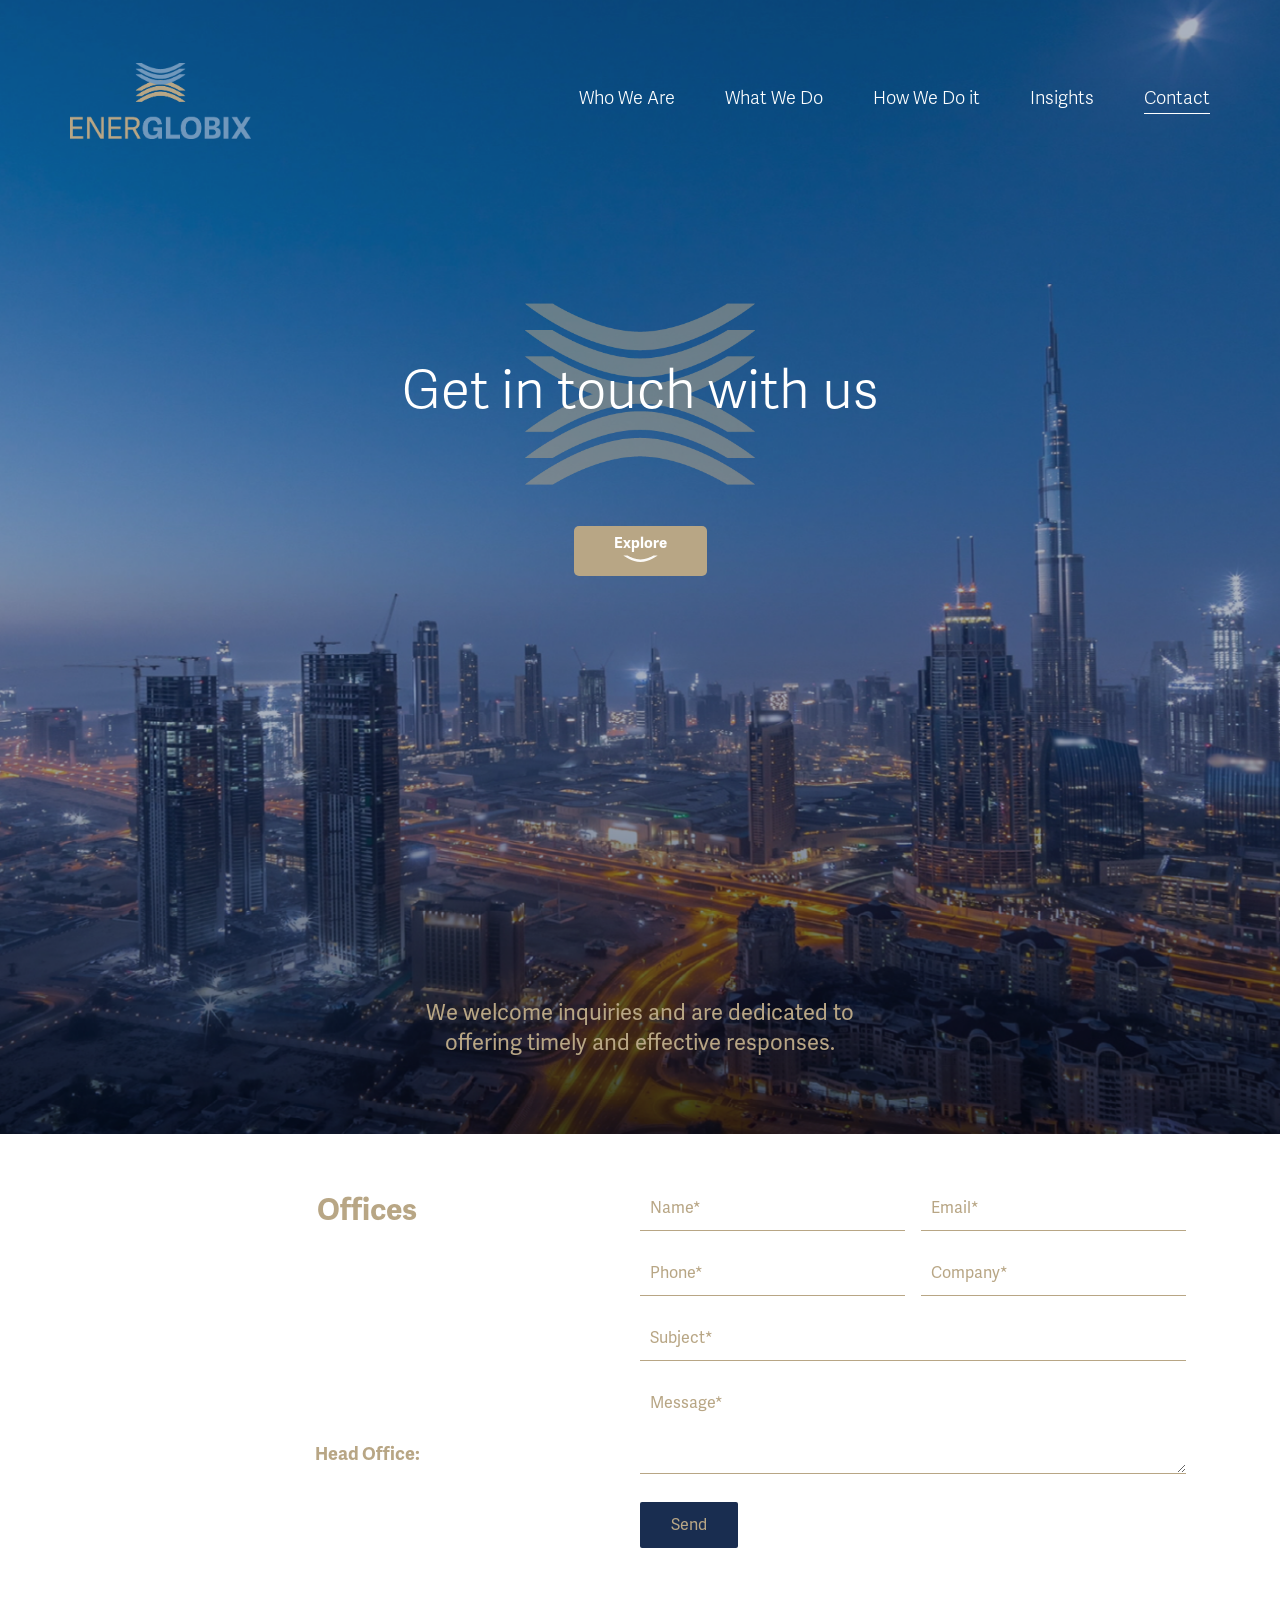
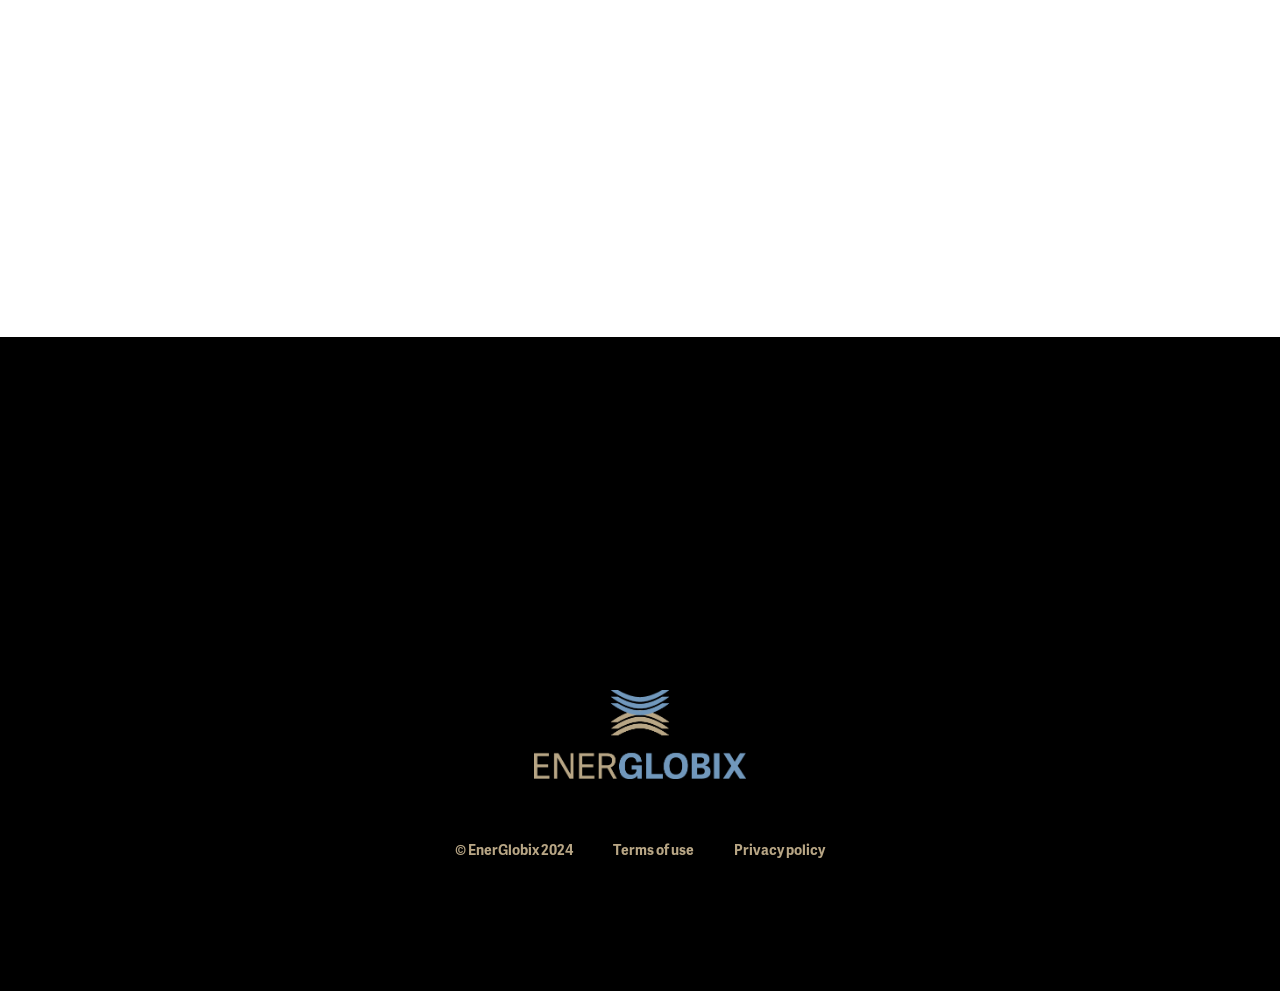
==== contact.html @ 06611fdd "initial commit" ====
<!DOCTYPE html>
<html lang="en">

<head>
    <meta charset="UTF-8" />
    <meta name="viewport" content="width=device-width, initial-scale=1.0" />
    <title>EnerGlobix :: Contact</title>

    <!-- Bootstrap -->
    <link href="https://cdn.jsdelivr.net/npm/bootstrap@5.3.3/dist/css/bootstrap.min.css" rel="stylesheet"
        integrity="sha384-QWTKZyjpPEjISv5WaRU9OFeRpok6YctnYmDr5pNlyT2bRjXh0JMhjY6hW+ALEwIH" crossorigin="anonymous" />
    <!-- Fontawesome -->
    <link rel="stylesheet" href="https://cdnjs.cloudflare.com/ajax/libs/font-awesome/6.0.0-beta3/css/all.min.css">
    <!-- CSS -->
    <link rel="stylesheet" href="assets/css/style.css" />
</head>

<body>

<!-- Loader -->
<div id="loader" style="height: 100vh;">
    <div class="d-flex justify-content-center align-items-center h-100">
        <div class="spinner-border" role="status">
            <span class="sr-only"></span>
        </div>
    </div>
</div>

<div id="main-content" style="display: none;">

    <div class="navbar-container">
        <div class="energlobix__navbar">
            <a href="index.html">
                <img src="assets/images/logo.png" alt="" class="logo" />
            </a>
            <button class="nav-toggle" aria-label="Toggle navigation">
                &#9776;
            </button>

            <div class="navlinks">
                <ul>
                    <a href="whoweare.html">
                        <li>Who We Are</li>
                    </a>
                    <a href="whatwedo.html">
                        <li>What We Do</li>
                    </a>
                    <a href="howwedoit.html">
                        <li>How We Do it</li>
                    </a>
                    <a href="insights.html">
                        <li>Insights</li>
                    </a>
                    <a href="contact.html">
                        <li class="active">Contact</li>
                    </a>
                </ul>
            </div>

            <div class="navlinks-mobile">
                <ul>
                        <li>
                            <div onclick="toggleSubmenu('who-we-are-m-links')" class="link-header text-white">Who We Are <img src="assets/images/chevron-right.svg" alt="right"></div>
                            <ul id="who-we-are-m-links">
                                <a href="whoweare.html"><li>Welcome</li></a>
                                <a href="whoweare.html#Purpose-and-Values"><li>Purpose and Values</li></a>
                                <a href="whoweare.html#Vision-and-Mission"><li>Vision and Mission</li></a>
                                <a href="whoweare.html#story"><li>EnerGlobix Story</li></a>
                                <a href="whoweare.html#Key-achievements"><li>Key achievements</li></a>
                                <a href="whoweare.html#Commitment-to-excellence"><li>Commitment to excellence</li></a>
                            </ul>
                        </li>                    
                    <li>
                        <div onclick="toggleSubmenu('what-we-do-m-links')" class="link-header text-white active">What We Do <img src="assets/images/chevron-right.svg" alt="right"></div>
                        <ul id="what-we-do-m-links">
                            <a href="whatwedo.html"><li>Our Commodities</li></a> 
                            <a href="whatwedo.html#TC1-Aviation-Fuel"><li>TC1 Aviation Fuel</li></a>
                            <a href="whatwedo.html#Diesel"><li>Diesel</li></a>
                            <a href="whatwedo.html#Petrol"><li>Petrol</li></a>
                            <a href="whatwedo.html#Crude"><li>Crude</li></a>
                            <a href="whatwedo.html#Coal"><li>Coal</li></a>
                            <a href="whatwedo.html#Fertilizer"><li>Fertilizer</li></a>
                        </ul>
                    </li>

                    <li>
                        <div onclick="toggleSubmenu('how-we-do-it-m-links')" class="link-header text-white">How We Do it <img src="assets/images/chevron-right.svg" alt="right"></div>
                        <ul id="how-we-do-it-m-links">
                            <a href="howwedoit.html"><li>Our Commitment</li></a>
                            <a href="howwedoit.html#Supply"><li>Supply</li></a>
                            <a href="howwedoit.html#Supply-solutions"><li>Supply solutions</li></a>
                            <a href="howwedoit.html#Distribution"><li>Distribution</li></a>
                            <a href="howwedoit.html#Distribution-solutions"><li>Distribution solutions</li></a>
                            <a href="howwedoit.html#Investment"><li>Investment</li></a>
                            <a href="howwedoit.html#Investment-solutions"><li>Investment solutions</li></a>
                        </ul>
                    </li>

                    <li>
                        <div onclick="toggleSubmenu('insights-m-links')" class="link-header text-white">Insights <img src="assets/images/chevron-right.svg" alt="right"></div>
                        <ul id="insights-m-links">
                            <a href="insights.html"><li>Our Culture</li></a>
                            <a href="insights.html#Employees"><li>Employees</li></a>
                            <a href="insights.html#Achievements"><li>Achievements</li></a>
                            <a href="insights.html#Careers"><li>Careers</li></a>                            
                        </ul>
                    </li>                    

                    <li class="link-header">
                        <a class="text-white" href="contact.html">Contact <img src="assets/images/chevron-right.svg" alt="right"></a>
                    </li>
                </ul>
            </div>

        </div>
    </div>

    <div class="hero-slider-section">

        <div class="slide active" style="background-image: url('assets/images/contact-us-hero-bg.png');">
            <div class="hero-mid-section">
                <img class="single-logo-transparent" src="assets/images/single-logo-transparent.png" alt="" />
                <div class="hero-mid-section-content">
                    <div class="hero-title">
                        Get in touch <br class="d-block d-sm-none"> with us
                    </div>
                </div>
            </div>

            <div class="hero-lower-section">
                <div class="explore-link-container">
                    <a class="explore-link" href="#about-us">
                        <div class="explore-text">Explore</div>
                        <img src="assets/images/down-arrow.svg" alt="" />
                    </a>
                </div>
            </div>
        </div>

    </div>

    <!-- About Section -->
    <div id="about-us" class="insights-about-section" style="background-position: top;">

        <div class="oval-container-2">

            <div class="container energlobix__text text-gold mt-3 text-center">
                We welcome inquiries and are dedicated to <br class="hide-on-mobile">
                offering timely and effective responses.
            </div>

            <div class="row mt-5 container">

                <div class="row contact-details">
                    <div class="col-lg-6 col-md-6 col-sm-12 contact-information">

                        <div class="energlobix__links mt-3 text-gold text-center" style="font-size: 30px;">
                            Offices
                        </div>

                        <div class="energlobix__links text-white text-center mt-4"
                            style="font-family: 'Adelle-Sans-Regular'; margin-bottom: 90px;">We have offices
                            strategically located <br class="hide-on-mobile">to serve you better. Our global <br
                                class="hide-on-mobile">presence ensures that we can provide <br
                                class="hide-on-mobile">localized support and expertise no <br
                                class="hide-on-mobile">matter where you are.
                        </div>

                        <div id="officeaddress" class="energlobix__links text-gold text-center">Head Office:</div>

                        <div class="energlobix__links mt-4 text-white text-center">EnerGlobix</div>                
                        <div class="energlobix__links mt-4 text-white text-center">Dubai, UAE</div>
                        <div class="energlobix__links mt-4 text-white text-center">Phone: </div>
                        <div class="energlobix__links mt-4 text-white text-center">Email: info@energlobix.com</div>

                    </div>
                    <div id="contactform" class="col-lg-6 col-md-6 col-sm-12 contact-form p-0">
                        <form class="contact-form" action="" method="post">
                            <div class="row">
                                <div class="col-lg-6 col-md-6 col-sm-12 pe-lg-2 pe-md-2 p-sm-0">
                                    <input type="text" name="name" placeholder="Name*" id="" />
                                    <input type="text" name="phone" placeholder="Phone*" id="" />
                                </div>
                                <div class="col-lg-6 col-md-6 col-sm-12 ps-lg-2 ps-md-2 p-sm-0">
                                    <input type="email" name="email" placeholder="Email*" id="" />
                                    <input type="text" name="company" placeholder="Company*" id="" />
                                </div>
                                <div class="col-lg-12 col-md-12 col-sm-12 p-sm-0">
                                    <input type="text" name="subject" placeholder="Subject*" id="" />
                                    <textarea name="message" placeholder="Message*" rows="3"></textarea>
                                    <button class="btn" type="submit">Send</button>
                                </div>
                            </div>
                        </form>

                        <iframe
                            class="contact-us-maps"                    
                            src="https://www.google.com/maps/embed?pb=!1m18!1m12!1m3!1d462560.6827981485!2d54.89784124432333!3d25.07628045419027!2m3!1f0!2f0!3f0!3m2!1i1024!2i768!4f13.1!3m3!1m2!1s0x3e5f43496ad9c645%3A0xbde66e5084295162!2sDubai%20-%20United%20Arab%20Emirates!5e0!3m2!1sen!2sin!4v1722030846024!5m2!1sen!2sin"
                            style="border:0;" allowfullscreen="" loading="lazy"
                            referrerpolicy="no-referrer-when-downgrade">
                        </iframe>
                    </div>
                </div>

            </div>

        </div>
    </div>

    <!-- How we do it Section -->
    <div class="black-section">


        <div class="footer-section" style="padding-top: 52.328px">
            <div class="container">
                <div class="footer-logo text-center">
                    <img src="assets/images/logo.png" alt="" />
                </div>

                <div class="footer-links mt-5">
                    <div class="footer-link-text mt-3 text-gold">
                        © EnerGlobix 2024
                    </div>
                    <div class="footer-link-text mt-3 text-gold">
                        <a href="terms-of-use.html">Terms of use</a>
                    </div>
                    <div class="footer-link-text mt-3 text-gold">
                        <a href="privacy-policy.html">Privacy policy</a>
                    </div>
                </div>
            </div>
        </div>
    </div>
</div>

<button id="backToTopBtn"><i class="fas fa-arrow-up"></i></button>

    <!-- Boostrap JS -->
    <script src="https://cdn.jsdelivr.net/npm/bootstrap@5.3.3/dist/js/bootstrap.bundle.min.js"
        integrity="sha384-YvpcrYf0tY3lHB60NNkmXc5s9fDVZLESaAA55NDzOxhy9GkcIdslK1eN7N6jIeHz"
        crossorigin="anonymous"></script>

    <!-- Javascript -->
    <script src="assets/js/script.js"></script>

    <script>
        // Wait until the entire page is loaded
        window.addEventListener('load', function() {
            // Hide the loader
            document.getElementById('loader').style.display = 'none';
            // Show the main content
            document.getElementById('main-content').style.display = 'block';
            // Show message in console
            console.log('Content is loaded')
        });
    </script>
</body>

</html>
---- assets/css/style.css ----
@font-face {
    font-family: 'MinionPro-Regular';
    src: url('../fonts/MinionPro-Regular.otf');
    /* IE9 Compat Modes */
    font-weight: normal;
    font-style: normal;
}

@font-face {
    font-family: 'Adelle-Sans-Bold';
    src: url('../fonts/Adelle-Sans-Bold.otf');
    /* IE9 Compat Modes */
    font-weight: normal;
    font-style: normal;
}

@font-face {
    font-family: 'Adelle-Sans-Light';
    src: url('../fonts/Adelle-Sans-Light.otf');
    /* IE9 Compat Modes */
    font-weight: normal;
    font-style: normal;
}

@font-face {
    font-family: 'Adelle-Sans-Regular';
    src: url('../fonts/fonnts.com-Adelle_Sans_ARA_Regular.otf');
    /* IE9 Compat Modes */
    font-weight: 400;
    font-style: normal;
}

:root {
    --gold-color: rgb(184, 166, 133);
    --black-color: rgb(3, 12, 21);
    --dark-blue-color: rgb(25, 45, 80);
    --dark-blue-color-2: rgb(20, 39, 62);
    --light-blue-color: rgb(113, 152, 188);
}

.bg-dark-blue {
    background-color: var(--dark-blue-color);
}

.bg-dark-blue-2 {
    background-color: var(--dark-blue-color-2);
}

.bg-light-blue {
    background-color: var(--light-blue-color);
}

.bg-gold-color {
    background-color: var(--gold-color);
}

@media (max-width: 576px) {
    .hide-on-mobile {
        display: none;
    }

    .container {
        padding-left: 35px;
        padding-right: 35px;
    }
}



a:link {
    text-decoration: none;
}

a:visited {
    text-decoration: none;
}

a:hover {
    text-decoration: none;
}

a:active {
    text-decoration: none;
}


.row {
    margin-left: 0 !important;
    margin-right: 0 !important;
}

.hero-and-about {
    height: max-content;
}

/* Type Faces */
/* Base styles */
.energlobix__title {
    font-family: 'Adelle-Sans-Bold', sans-serif;
    font-size: 38px;
    line-height: 46px;
}

/* .energlobix__text {
    font-family: 'Adelle-Sans-Light', sans-serif;
    font-size: 28px;
    line-height: 36px;
} */

.energlobix__text {
    /* font-family: 'Adelle-Sans-Light', sans-serif; */
    font-family: 'Adelle-Sans-Regular', sans-serif;
    font-size: 22px;
    line-height: 30px;
}

.energlobix__text_2 {
    /* font-family: 'Adelle-Sans-Light', sans-serif; */
    font-family: 'Adelle-Sans-Regular', sans-serif;
    font-size: 22px;
    line-height: 32px;
}

.energlobix__text__reduce_by_1 {
    font-family: 'Adelle-Sans-Light', sans-serif;
    font-size: 27px !important;
    line-height: 35px !important;
}

.energlobix__text__reduce_by_2 {
    font-family: 'Adelle-Sans-Light', sans-serif;
    font-size: 26px !important;
    line-height: 34px !important;
}

.energlobix__text__subtitle {
    /* font-family: 'Adelle-Sans-Light', sans-serif;
    font-size: 22px;
    line-height: 36px; */

    font-family: 'Adelle-Sans-Regular', sans-serif;
    font-size: 22px;
    line-height: 30px;
}

@media (max-width: 576px) {
    .energlobix__text__subtitle {
        font-family: 'Adelle-Sans-Regular', sans-serif;
        font-size: 22px;
        line-height: 36px;
    
        /* font-family: 'Adelle-Sans-Regular', sans-serif;
        font-size: 26px;
        line-height: 34px; */
    }
}

.energlobix__point {
    font-family: 'Adelle-Sans-Light', sans-serif;
    font-size: 17px;
    line-height: 20.6px;
}

.energlobix__links {
    font-family: 'Adelle-Sans-Bold', sans-serif;
    font-size: 18px;
    line-height: 21.6px;
    text-decoration: none;
}

.energlobix__card-title {
    font-family: 'Adelle-Sans-Bold', sans-serif;
    font-size: 34.575px;
    line-height: 41.89px;
}

.energlobix__card-title-2 {
    font-family: 'Adelle-Sans-Bold', sans-serif;
    font-size: 27px;
    line-height: 32.4px;
}

.energlobix__card-text {
    font-family: 'Adelle-Sans-Regular', sans-serif;
    font-size: 18.81px;
    line-height: 22.81px;
}

/* Styles for iPads (75% of the original size) */
@media (max-width: 1024px) {
    .energlobix__title {
        font-size: calc(38px * 0.75);
        line-height: calc(46px * 0.75);
    }

    .energlobix__text {
        font-size: calc(28px * 0.75);
        line-height: calc(36px * 0.75);
    }

    .energlobix__text_2 {
        font-size: calc(22px * 1);
        line-height: calc(32px * 1);
    }

    .energlobix__links {
        font-size: calc(18px * 0.75);
        line-height: calc(21.6px * 0.75);
    }

    .energlobix__card-title {
        font-size: calc(34.575px * 0.75);
        line-height: calc(41.89px * 0.75);
    }

    .energlobix__card-text {
        font-size: calc(28px * 0.75);
        line-height: calc(36px * 0.75);
    }

    .read-more-arrow2 {
        margin-top: -8px !important;
    }
}

/* Styles for mobiles (50% of the original size) */
@media (max-width: 576px) {
    .energlobix__title {
        /* font-size: calc(38px * 0.60);
        line-height: calc(46px * 0.60); */

        font-size: calc(34.575px * 0.75);
        line-height: calc(41.89px * 0.75);
    }

    .energlobix__text {
        font-size: calc(28px * 0.60);
        line-height: calc(36px * 0.60);
    }

    .energlobix__text_2 {
        font-size: calc(22px * 0.75);
        line-height: calc(32px * 0.75);
    }

    .energlobix__links {
        font-size: calc(18px * 0.75);
        line-height: calc(21.6px * 0.75);
    }

    .energlobix__card-title {
        font-size: calc(34.575px * 0.75);
        line-height: calc(41.89px * 0.75);
    }

    .energlobix__card-text {
        font-size: calc(28px * 0.60);
        line-height: calc(36px * 0.60);
    }
}


/* 3 Text colors */
.text-gold {
    color: var(--gold-color);
}

.text-blue {
    color: var(--dark-blue-color);
}

.text-light-blue {
    color: var(--light-blue-color);
}

html {
    scroll-behavior: smooth;
}

body {
    font-family: 'MinionPro-Regular', sans-serif;
    margin: 0;
}

.color-test {
    color: var(--gold-color);
}


@media (min-width: 576px) {
    .navbar-container {
        max-width: 540px;
        width: 100%;
        margin: 0 auto;
        padding: 0 15px;
        position: relative;
        display: flex;
        justify-content: center;
    }
}

@media (min-width: 768px) {
    .navbar-container {
        max-width: 720px;
        width: 100%;
        margin: 0 auto;
        position: relative;
        display: flex;
        justify-content: center;
    }
}

@media (min-width: 992px) {
    .navbar-container {
        max-width: 960px;
        width: 100%;
        margin: 0 auto;
        position: relative;
        display: flex;
        justify-content: center;
    }
}

@media (min-width: 1200px) {
    .navbar-container {
        max-width: 1140px;
        width: 100%;
        margin: 0 auto;
        position: relative;
        display: flex;
        justify-content: center;
    }
}

@media (min-width: 1400px) {
    .navbar-container {
        background: #000 !important;
        max-width: 1120px;
        width: 100%;
        margin: 0 auto;
        padding: 0 15px;
        position: relative;
        display: flex;
        justify-content: center;
        /* Center the content horizontally */
    }
}

@media(min-width: 1441px) {
    .navbar-container {
        max-width: 1320px;
        width: 100%;
    }
}


/* Base styles for the navbar */
.energlobix__navbar {
    height: 202.937px;
    display: flex;
    justify-content: space-between;
    align-items: center;
    align-items: center;
    padding: 1rem 0;
    width: 100%;
    max-width: 1320px;
    position: absolute;
    top: 0;
    left: 0;
    right: 0;
    z-index: 999;
}

.energlobix__navbar .logo {
    max-height: 76.058px;
    /* Adjust as needed */
}

.navlinks {
    display: flex;
    align-items: center;
}

.energlobix__navbar ul {
    list-style: none;
    display: flex;
    margin: 0;
    padding: 0;
    gap: 50px;
    font-family: 'Adelle-Sans-Light', sans-serif;
    font-weight: 400;
    font-size: 18px;
    line-height: 21.8px;
}

.energlobix__navbar ul li {
    cursor: pointer;
    /* color: var(--gold-color); */
    /* color: rgb(184, 166, 133, 0.95); */
    color: white;
    text-decoration: none;
}

.energlobix__navbar .navlinks ul li.active {
    color: white;
    border-bottom: 0.5px solid #fff;
    padding-bottom: 3px;
}

.energlobix__navbar ul li:hover {
    color: #fff;
}


.navlinks-mobile {
    display: flex;
    align-items: center;
}

.navlinks-mobile {
    display: none;
}

.energlobix__navbar .navlinks-mobile ul {
    list-style: none;
    display: flex;
    margin: 0;
    padding: 0;
    gap: 10px;
    font-family: 'Adelle-Sans-Light', sans-serif;
    font-weight: 400;
    font-size: 18px;
    line-height: 21.8px;
}

.energlobix__navbar .navlinks-mobile ul li {
    cursor: pointer;
    /* color: var(--gold-color); */
    /* color: rgb(184, 166, 133, 0.95); */
    color: white;
    text-decoration: none;
}

.energlobix__navbar .navlinks-mobile ul li ul {
    max-height: 0;
    overflow: hidden;
    transition: max-height 0.5s ease-out, opacity 0.5s ease-out;
    opacity: 0;
    visibility: hidden;
}

.energlobix__navbar .navlinks-mobile ul li ul.show {
    max-height: 500px; /* Adjust this value based on the height of your submenu */
    opacity: 1;
    visibility: visible;
}

.link-header {
    cursor: pointer;
}

.energlobix__navbar .navlinks-mobile .link-header {
    font-size: 26px;
    font-family: 'Adelle-Sans-Regular', sans-serif;
    margin-top: 10px;
    margin-bottom: 10px;
}

.energlobix__navbar .navlinks-mobile .link-header img {
    height: 20px;
    padding-bottom: 5px;
    margin-left: 5px;
}

.energlobix__navbar .navlinks-mobile ul li.active {
    color: white;
    /* border-bottom: 0.5px solid #fff; */
    padding-bottom: 3px;
}

.energlobix__navbar .navlinks-mobile ul li:hover {
    color: #fff;
}

.nav-toggle {
    display: none;
    background: none;
    border: none;
    font-size: 2rem;
    cursor: pointer;
    color: white;
}

/* Responsive styles for smaller screens */
@media (max-width: 768px) {
    .energlobix__navbar {
        height: auto;
        padding: 1rem 2rem;
    }

    .energlobix__navbar .logo {
        max-height: 57.0435px;
        /* Adjust as needed */
    }

    .nav-toggle {
        display: block;
    }

    .navlinks {
        display: none;
        width: 100%;
    }

    .navlinks.active {
        z-index: 999;
        display: flex;
        flex-direction: column;
        align-items: center;
        position: absolute;
        top: 100%;
        left: 0;
        background-color: #2b2e34;
        /* Adjust as needed */
        padding: 1rem 0;
    }

    .energlobix__navbar ul {
        flex-direction: column;
        width: 100%;
        gap: 0;
    }

    .energlobix__navbar ul li {
        width: 100%;
        text-align: center;
        padding: 0.5rem 0;
        margin: 0;
    }


    /*  */
    .navlinks-mobile {
        display: none;
        width: 100%;
    }

    .navlinks-mobile.active {
        z-index: 999;
        display: flex;
        flex-direction: column;
        align-items: center;
        position: absolute;
        top: 100%;
        left: 0;
        /* background-color: #2b2e34; */
        background-color: var(--dark-blue-color);
        /* Adjust as needed */
        padding: 1rem 0;
        border: none;
    }

    .energlobix__navbar .navlinks-mobile ul {
        flex-direction: column;
        width: 100%;
        gap: 0;
    }

    .energlobix__navbar .navlinks-mobile ul li {
        width: 100%;
        text-align: center;
        padding: 0.5rem 0;
        margin: 0;
    }
}

/* Optional: additional styles for very small screens */
@media (max-width: 576px) {
    .energlobix__navbar {
        padding: 2rem 2rem;
    }

    .energlobix__navbar .navlinks-mobile ul li {
        padding: 5px 0;
        color: var(--gold-color);
    }
}

.hero-slider-section {
    position: relative;
    width: 100%;
    min-height: 1134px;
    overflow: hidden;
}

.slide {
    position: absolute;
    padding-top: 202.937px;
    height: 100%;
    top: 0;
    left: 0;
    width: 100%;
    background-size: cover;
    background-position: center;
    opacity: 0;
    transition: opacity 1s ease-in-out;
}

.video-bg {
    position: absolute;
    top: 50%;
    left: 50%;
    min-height: 100%;
    min-width: 100%;
    transform: translate(-50%, -50%);
    z-index: -10;
}

@media (max-width: 576px) {
    .slide {
        background-size: 380% auto;
        background-repeat: no-repeat;
        background-position: top;
    }

    .video-bg {
        width: auto;
        height: 100%;
        z-index: -10;
        position: absolute;
        top: 0;
        top: 50%;
        left: 50%;
        transform: translate(-50%, -50%);
    }
}

.slide.active {
    opacity: 1;
}

.hero-section {
    background-size: cover;
    background-position: 0px -50px;
    background-repeat: no-repeat;
    min-height: 1134px;
    display: flex;
    flex-direction: column;
    background-attachment: fixed;
}

.fade-in {
    animation: fadeIn 2s ease-in-out;
}

@keyframes fadeIn {
    0% {
        opacity: 0.9;
    }

    100% {
        opacity: 1;
    }
}



.hero-mid-section {
    margin-top: 159.596px;
    position: relative;
    display: flex;
    align-items: center;
    justify-content: center;
    text-align: center;
    color: #fff;
    font-family: 'Adelle-Sans-Light', sans-serif;
}

@media (max-width : 576px) {
    .hero-mid-section {
        margin-top: 100px;
    }
}

.single-logo-transparent {
    position: absolute;
    max-width: 230px;
    top: 50%;
    left: 50%;
    transform: translate(-50%, -50%);
    z-index: 1;
    /* Ensures the image is behind the content */
}

.hero-mid-section-content {
    position: relative;
    z-index: 2;
    padding: 0 2rem;
    /* Ensures the content is above the image */
}

.hero-title {
    /* font-size: 54.74px; */
    /* line-height: 65.688px; */
    font-size: 52.74px;
    line-height: 63.688px;
}

.hero-subtitle {
    font-size: 36px;
    line-height: 61px;
}

.hero-lower-section {
    margin-top: 100px;
    /* font-size: 23px; */
    /* line-height: 27.8px; */
    font-size: 15px;
    line-height: 17px;
    display: flex;
    justify-content: center;
}

.explore-link-container {
    /* border: 1px solid var(--gold-color); */
    background-color: var(--gold-color);
    border-radius: 5px;
    padding: 10px 40px;
    padding-bottom: 6px;    
}

.explore-link-container img {
    width: 35px;
    margin-top: -5px;
}


.hero-lower-section,
.hero-lower-section a {
    text-decoration: none;
    font-family: 'Adelle-Sans-Bold', sans-serif;
    color: #fff;
    text-align: center;
}

@media (max-width : 576px) {

    .hero-section {
        background-position: center;
    }

    .hero-title {
        font-size: 41.055px;
        line-height: 49.266px;
        /* font-size: 25.37px; */
        
        /* line-height: 32.844px;
        font-size: 27.37px; */
    }

    .hero-subtitle {
        font-size: 27px;
        line-height: 45.75px;

        /* font-size: 20px;
        line-height: 30.5px; */
    }

    .hero-lower-section {
        /* margin-top: 115px; */
        margin-top: 60px;
        /* font-size: 17.25px;
        line-height: 20.85px; */
        font-size: 15px;
        line-height: 17px;
    }

    .single-logo-transparent {
        max-width: 182.5px;
    }

}

.about-section {
    position: relative;
    margin-top: -335px;
    background-image: url('/Energlobix/assets/images/over-background2.png');
    background-size: cover;
    background-position: 50% 50%;
    background-repeat: no-repeat;
}

.who-we-are-about-section {
    position: relative;
    margin-top: -335px;
    background-image: url('/Energlobix/assets/images/who-we-are-about-us-bg.png');
    background-size: cover;
    background-position: 50% 50%;
    background-repeat: no-repeat;
}

.what-we-do-about-section {
    position: relative;
    margin-top: -335px;
    background-image: url('/Energlobix/assets/images/what-we-do-about-section-bg.png');
    background-size: cover;
    background-position: 50% 50%;
    background-repeat: no-repeat;
}

.how-we-do-it-about-section {
    position: relative;
    margin-top: -335px;
    background-image: url('/Energlobix/assets/images/how-we-do-it-about-section-bg.png');
    background-size: cover;
    background-position: 50% 50%;
    background-repeat: no-repeat;
}

.insights-about-section {
    position: relative;
    margin-top: -335px;
    background-image: url('/Energlobix/assets/images/insights-about-section-bg.png');
    background-size: cover;
    background-position: 50% 50%;
    background-repeat: no-repeat;
}

@media (max-width : 576px) {
    .about-section {
        background-image: url('/Energlobix/assets/images/about_us_mobile.png');
    }

    .who-we-are-about-section {
        background-image: url('/Energlobix/assets/images/who-we-are-about-us-bg-mobile.png');
    }

    .what-we-do-about-section {
        background-image: url('/Energlobix/assets/images/what-we-do-about-section-bg-mobile.png');
    }

    .how-we-do-it-about-section {
        background-image: url('/Energlobix/assets/images/how-we-do-it-about-section-bg-mobile.png');
    }

    .insights-about-section {
        background-image: url('/Energlobix/assets/images/insights-about-section-bg-mobile.png');
    }
}

.oval-container {
    width: 100%;
    /* height: 1871.5px; */
    display: flex;
    flex-direction: column;
    align-items: center;
    padding-top: 183.38px;
    padding-bottom: 151.597px;
}

.oval-container-2 {
    width: 100%;
    /* height: 1871.5px; */
    display: flex;
    flex-direction: column;
    align-items: center;
    padding-top: 183.38px;
    padding-bottom: 151.597px;
}

.oval-container-3 {
    width: 100%;
    /* height: 1871.5px; */
    display: flex;
    flex-direction: column;
    align-items: center;
    padding-top: 183.38px;
    padding-bottom: 300px;
}

@media (max-width : 576px) {
    .about-section {
        margin-top: -535px;
        /* border-top-left-radius: 100% 140px; */
        /* border-top-right-radius: 100% 140px;      */
        /* background-image: none; */
        /* background-color: var(--gold-color); */
    }

    .oval-container {
        padding-top: 250px;
        padding-bottom: 50px;
    }

    .oval-container-2 {
        padding-top: 80px;
        padding-bottom: 80px;
    }

    .oval-container-3 {
        padding-top: 80px;
        padding-bottom: 80px;
    }


}

.energlobix__title a {
    text-decoration: none;
}

.energlobix__text-dark {
    color: var(--dark-blue-color);
}

.learn-more {
    font-family: 'Adelle-Sans-Bold', sans-serif;
    font-size: 18px;
    line-height: 21.6px;
}

.learn-more a,
.learn-more a:visited {
    color: #000;
    text-decoration: none;
}

.about-us {
    margin-top: 60px;
}

.about-us-card {
    display: flex;
    height: 100%;
    flex-direction: column;
    justify-content: center;
}

.card-image-container {
    z-index: 1;

}

.card-image {
    border-radius: 5.225px;
    max-width: 406.505px;
    z-index: 1;
}

.card-image-2 {
    border-radius: 5.225px;
    max-width: 515px;
    z-index: 1;
}

@media (max-width: 576px) {
    .card-image {
        max-width: 97%;
    }

    .card-image-2 {
        max-width: 97%;
    }

    .about-us-card {
        margin-bottom: 20px;
    }
}

.divider-logo-container {
    position: relative;
    z-index: 9 !important;
}

.card-content {
    max-width: 423.748px;
    border-radius: 5.225px;
    height: 100%;
    /* border: 0.523px solid var(--gold-color); */
    background: #F8F6F3;
    padding: 34px 50px;
    margin-top: -57px;
}

@media (max-width: 576px) {
    .card-content {
        padding-bottom: 10px;
    }
}

.card-content-2 {
    max-width: 559.50px;
    height: 100%;
    border-radius: 5.225px;
    /* border: 0.523px solid var(--gold-color); */
    background: #F8F6F3;
    padding: 34px 72px;
    padding-top: 94px;
    margin-top: -87px;

    display: flex;
    flex-direction: column;
}

.divider-container {
    margin-top: auto;
    /* Pushes the divider-container to the bottom */
}

.black-section {
    z-index: -1;
    margin-top: -280px;
    padding-top: 300px;
    background-color: #000;
}

.how-we-do-it-section {
    display: flex;
    flex-direction: column;
    align-items: center;
    padding-bottom: 100px;
    padding-top: 100px;
}

.how-box-bg1 {
    background-image: url('/Energlobix/assets/images/shutterstock_1936256839.jpg');
    background-size: cover;
    background-position: center;
    min-width: 100%;
    min-height: 100%;
}


.how-box-bg2 {
    background-image: url('/Energlobix/assets/images/shutterstock_1945399948.jpg');
    background-size: cover;
    background-position: center;
    min-width: 100%;
    min-height: 100%;
}

.how-box-bg3 {
    background-image: url('/Energlobix/assets/images/shutterstock_2346258639.jpg');
    background-size: cover;
    background-position: center;
    min-width: 100%;
    min-height: 100%;
}

@media (max-width : 576px) {

    .how-box-bg1,
    .how-box-bg2,
    .how-box-bg3 {
        min-height: 100vw !important;
    }
}

.how-section-links {
    cursor: pointer;
    width: 265px;
    padding: 10px;
    display: block;
}

.how-section-links:hover {
    background-color: var(--gold-color);
    border: none !important;
}

.commodities-section {
    padding: 0px 10px;
    margin-top: 117px;
    margin-bottom: 117px;
    display: flex;
    flex-direction: column;
    align-items: center;
}

.latest-news-section {
    display: flex;
    justify-content: center;
    gap: 73px;
}

.news-title {
    display: flex;
    align-items: center;
    justify-content: center;
    gap: 20px;
}

.feed-image {
    width: 26.25px;
}

.vertical-divider {
    width: 1px;
    background-color: var(--gold-color);
}

@media (max-width: 576px) {
    .latest-news-section {
        display: flex;
        flex-direction: column;
        justify-content: center;
        gap: 73px;
    }

    .vertical-divider {
        width: 100%;
        height: 1px;
        background-color: var(--gold-color);
    }

}

.price-advisory {
    margin-top: 60px;
}

.insights,
.career {
    padding-top: 97.303px;
    padding-bottom: 126.573px;
}

.achievements,
.commitment {
    padding-top: 97.303px;
    padding-bottom: 126.573px;
    display: flex;
    flex-direction: column;
    justify-content: center;
    align-items: center;
}

@media (max-width: 576px) {

    .insights,
    .career {
        padding-top: 48.6515px;
        padding-bottom: 63.2865px;
    }
}

.insights {
    background-image: url('/Energlobix/assets/images/insights-bg.png');
    background-repeat: no-repeat;
    background-size: cover;
}

.career {
    background-image: url('/Energlobix/assets/images/careers-bg.png');
    background-repeat: no-repeat;
    background-size: cover;
}

.contact-us-section {

    padding-top: 124.4px;
    padding-bottom: 124.4px;
}



.contact-details {
    margin-top: 79.4px;
}

@media (max-width : 576px) {

    .contact-information {
        margin-bottom: 50px;
    }

    .contact-details {
        margin-top: 40.4px;
    }

}

.contact-form input,
.contact-form textarea {
    width: 100%;
    border: 0px;
    border-bottom: 1px solid var(--gold-color);
    /* border-radius: 2px; */
    color: var(--gold-color);
    font-family: 'Adelle-Sans-Regular', sans-serif;
    font-weight: 400;
    padding: 10px;
    background: none;
    margin-bottom: 20px;
}

.contact-form input:focus,
.contact-form textarea:focus {
    outline: none;
}

.contact-form input::placeholder,
.contact-form textarea::placeholder {
    color: var(--gold-color);
}

.contact-form button {
    background-color: var(--dark-blue-color);
    color: var(--gold-color);
    margin-top: 0;
    font-family: 'Adelle-Sans-Regular', sans-serif;
    font-weight: 400;
    border-radius: 2px;
    padding: 10px 30px;
}

.contact-form button:hover {
    background-color: var(--gold-color);
}

.footer-logo img {
    width: 212.805px;
}

@media (max-width: 576px) {
    .footer-logo img {
        width: 106.4025px;
    }
}

.footer-links {
    display: flex;
    flex-direction: row;
    justify-content: center;
    gap: 40px;
    padding-bottom: 130px;
}

.footer-links a,
.footer-links a:visited {
    color: var(--gold-color);
    text-decoration: none;
}

.footer-link-text {
    font-family: 'Adelle-Sans-Bold', sans-serif;
    font-size: 14px;
    line-height: 17.6px;
}

@media (max-width : 576px) {
    .footer-links {
        display: flex;
        flex-direction: column;
        justify-content: center;
        gap: 5px;
        padding-bottom: 65px;
    }

    .footer-link-text {
        font-size: calc(14 * 0.75)px;
        line-height: calc(17.6 * 0.75)px;
        text-align: center;
    }
}

.how-we-do-it-box {
    padding-top: 109px;
    padding-bottom: 109px;
    padding-left: 157.073px;
    padding-right: 157.073px;
    display: flex;
    flex-direction: column;
    align-items: center;
    justify-content: center;
}

@media (max-width: 1550px) {
    .how-we-do-it-box {
        padding-left: 80px;
        padding-right: 80px;
        display: flex;
        flex-direction: column;
        align-items: center;
        justify-content: center;
    }   
}

@media (max-width: 1440px) {
    .how-we-do-it-box {
        padding-left: 80px;
        padding-right: 80px;
        display: flex;
        flex-direction: column;
        align-items: center;
        justify-content: center;
    }   
}

.title-gold-border {
    border: 1px solid var(--gold-color);
    border-radius: 5px;
    padding: 10px 40px;
    padding-bottom: 8px;
}

.title-blue-border {
    border: 1px solid var(--dark-blue-color);
    border-radius: 5px;
    padding: 10px 40px;
    padding-bottom: 8px;
}

.insights-box {
    padding-top: 71px;
    padding-bottom: 71px;
    padding-left: 192px;
    padding-right: 192px;
    display: flex;
    flex-direction: column;
    align-items: center;
    justify-content: center;
    min-height: 543px;
}

.contact-us-maps {
    width: 667.084px;
    height: 381.192px;
    margin-top: 128.735px;
}

@media (max-width: 576px) {
    .how-we-do-it-box {
        width: 100%;
        height: 100vw;
        padding: 34px 72px;
    }

    .insights-box {
        width: 100%;
        min-height: 100vw;
        padding: 34px 72px;
    }

    .contact-us-maps {
        width: 100%;
    }
}

.top-oval {
    background-color: #192d50; height: 200px; border-radius: 100%;
}

.bottom-oval {
    background-color: #192d50; height: 200px; border-radius: 100%; margin-top: -100px;
}

@media (max-width: 557px) {
    .top-oval {
        background-color: #192d50; height: 200px; border-radius: 35%;
    }
    
    .bottom-oval {
        background-color: #192d50; height: 200px; border-radius: 50%; margin-top: -100px;
    }
}

#backToTopBtn {
    position: fixed;
    bottom: 20px;
    right: 20px;
    display: none; /* Hidden by default */
    background-color: var(--gold-color);
    color: white;
    border: none;
    outline: none; 
    width: 40px;
    height: 40px;
    padding-top: 5px;
    display: flex;
    justify-content: center;
    align-items: center;
    border-radius: 50%;
    cursor: pointer;
    z-index: 1000;
    font-size: 16px;
}


#backToTopBtn:hover {
    background-color: var(--gold-color); /* Darker background on hover */
}


.grid-container {
    display: grid;
    grid-template-columns: repeat(auto-fit, minmax(100px, 1fr));
    width: 100%;
}

.grid-item {
    position: relative;
    padding-bottom: 100%; /* This ensures the height equals the width */
    overflow: hidden;
}

.grid-item .content {
    position: absolute;
    top: 0;
    left: 0;
    width: 100%;
    height: 100%;
    display: flex;
    align-items: center;
    justify-content: center;
    text-align: center;
}


@media (max-width: 557px) {
    .grid-container {
        display: none;
    }
}
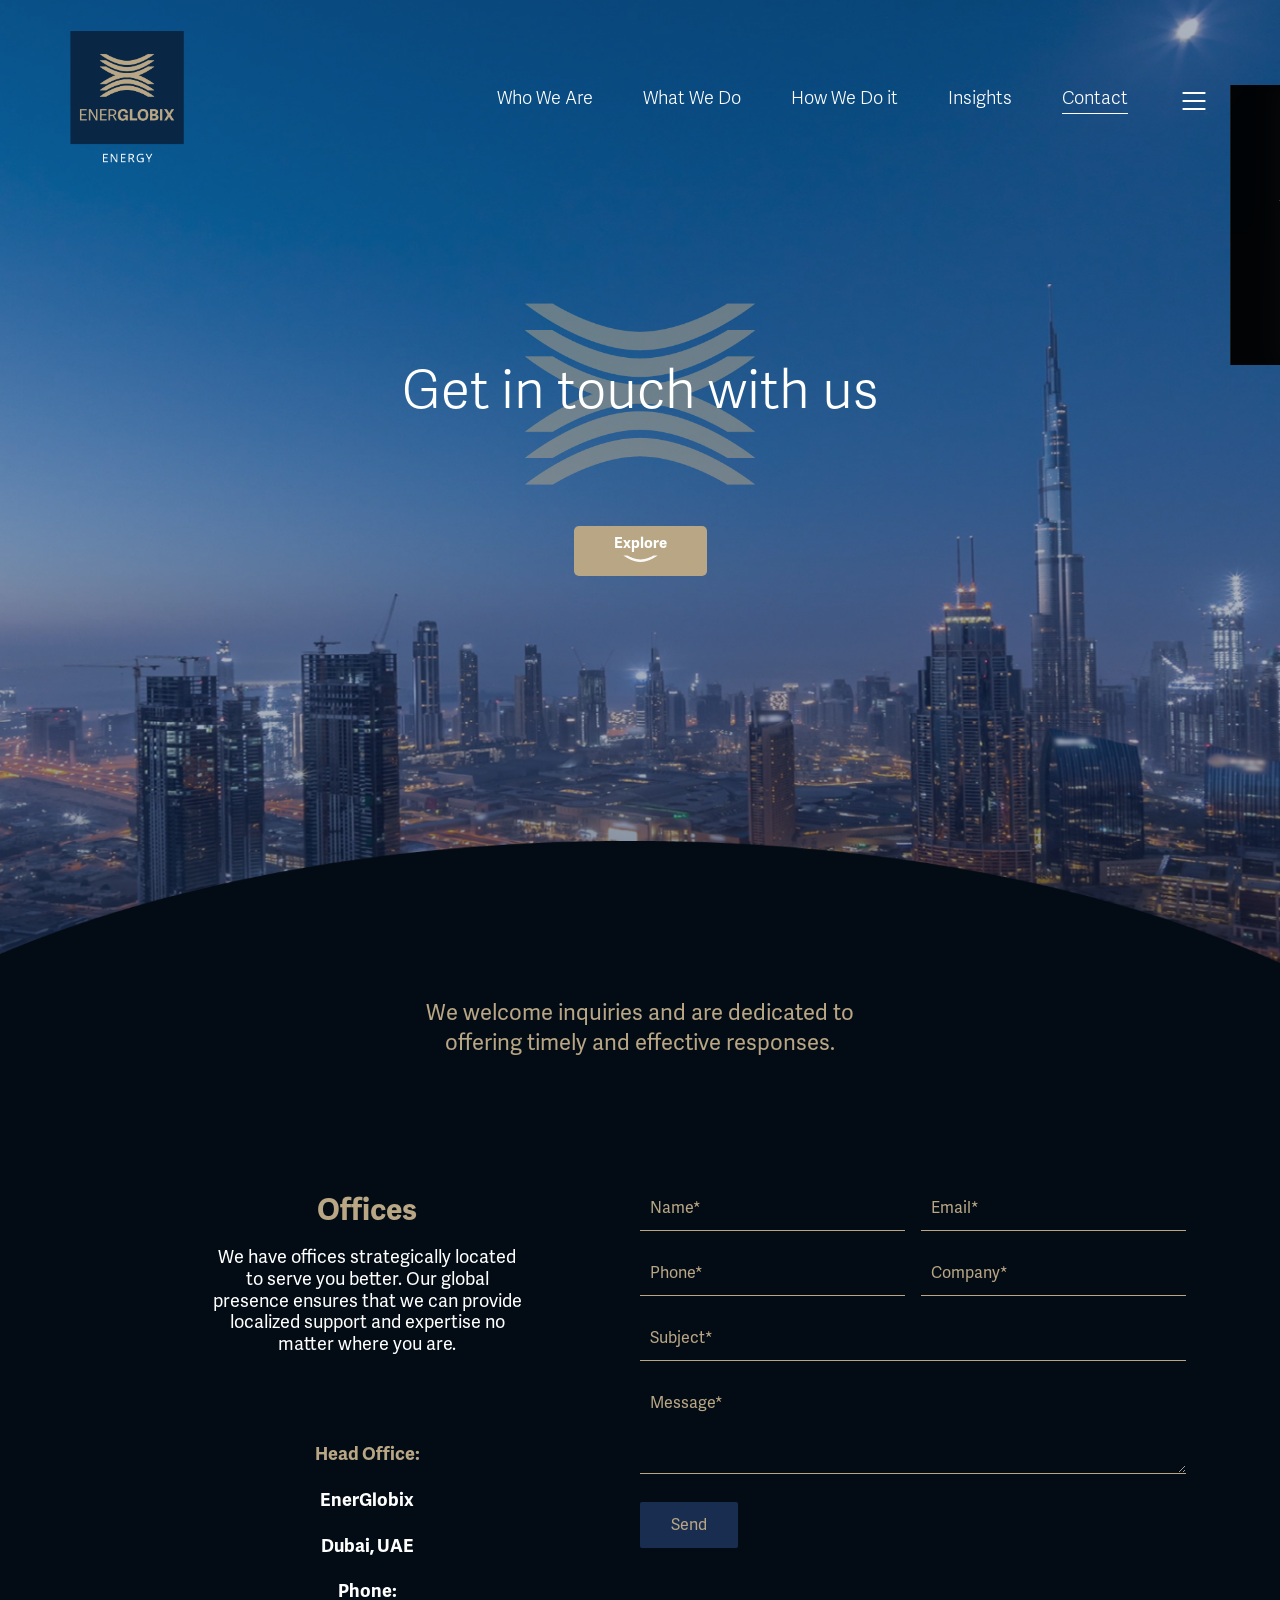
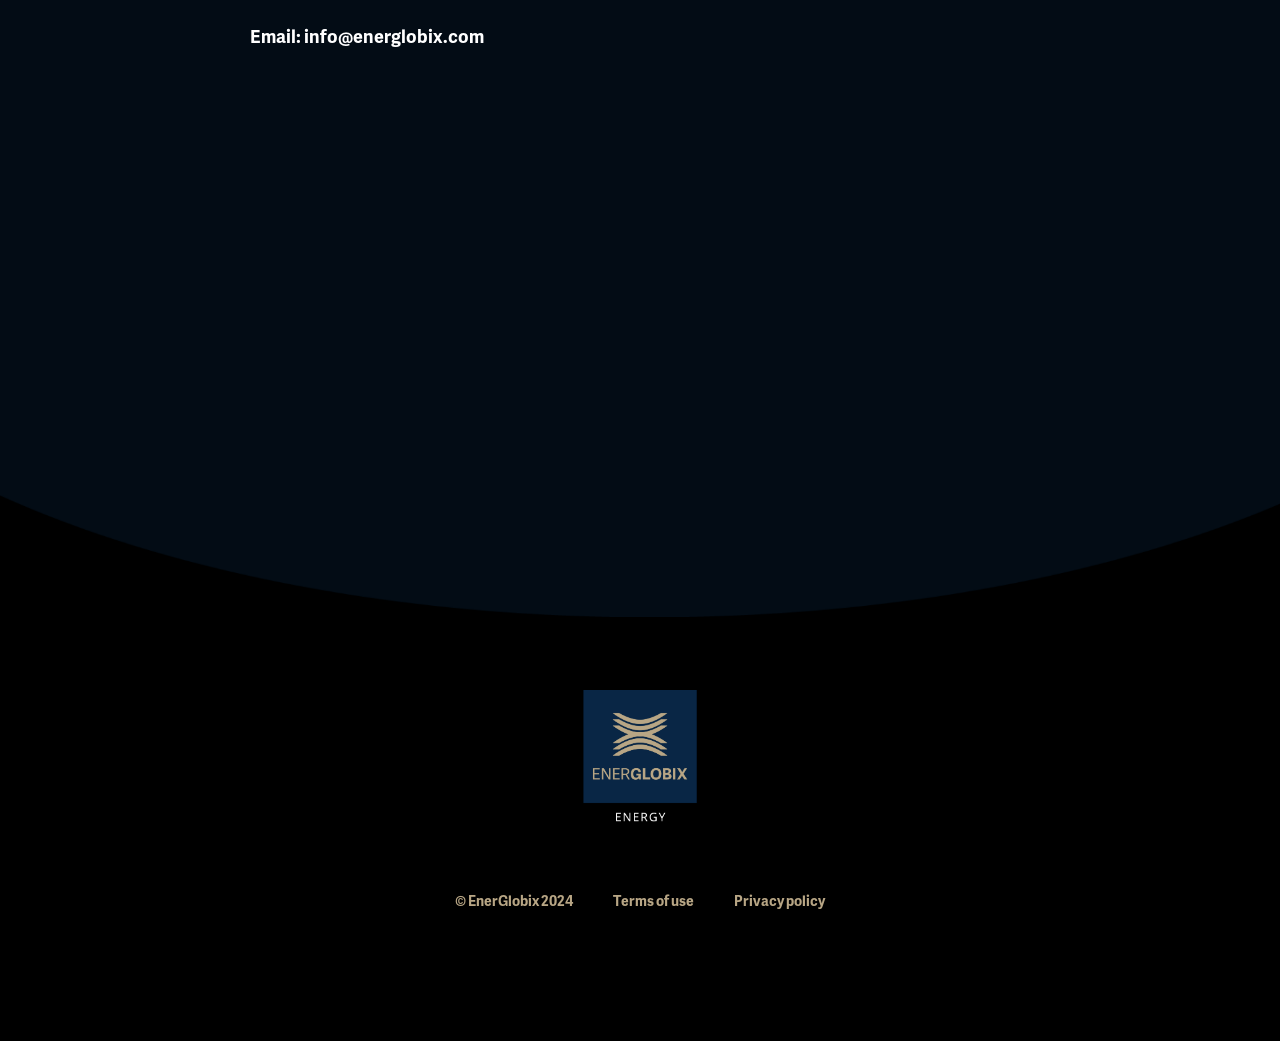
==== commit 9c71bab0: "adding  all the changes for v2" ====
--- a/contact.html
+++ b/contact.html
@@ -31,85 +31,98 @@
     <div class="navbar-container">
         <div class="energlobix__navbar">
             <a href="index.html">
-                <img src="assets/images/logo.png" alt="" class="logo" />
+                <img src="assets/images/square-logo-white.png" alt="" class="logo" />
             </a>
-            <button class="nav-toggle" aria-label="Toggle navigation">
-                &#9776;
-            </button>
-
-            <div class="navlinks">
-                <ul>
-                    <a href="whoweare.html">
-                        <li>Who We Are</li>
-                    </a>
-                    <a href="whatwedo.html">
-                        <li>What We Do</li>
-                    </a>
-                    <a href="howwedoit.html">
-                        <li>How We Do it</li>
-                    </a>
-                    <a href="insights.html">
-                        <li>Insights</li>
-                    </a>
-                    <a href="contact.html">
-                        <li class="active">Contact</li>
-                    </a>
-                </ul>
-            </div>
-
-            <div class="navlinks-mobile">
-                <ul>
-                        <li>
-                            <div onclick="toggleSubmenu('who-we-are-m-links')" class="link-header text-white">Who We Are <img src="assets/images/chevron-right.svg" alt="right"></div>
-                            <ul id="who-we-are-m-links">
-                                <a href="whoweare.html"><li>Welcome</li></a>
-                                <a href="whoweare.html#Purpose-and-Values"><li>Purpose and Values</li></a>
-                                <a href="whoweare.html#Vision-and-Mission"><li>Vision and Mission</li></a>
-                                <a href="whoweare.html#story"><li>EnerGlobix Story</li></a>
-                                <a href="whoweare.html#Key-achievements"><li>Key achievements</li></a>
-                                <a href="whoweare.html#Commitment-to-excellence"><li>Commitment to excellence</li></a>
-                            </ul>
-                        </li>                    
-                    <li>
-                        <div onclick="toggleSubmenu('what-we-do-m-links')" class="link-header text-white active">What We Do <img src="assets/images/chevron-right.svg" alt="right"></div>
-                        <ul id="what-we-do-m-links">
-                            <a href="whatwedo.html"><li>Our Commodities</li></a> 
-                            <a href="whatwedo.html#TC1-Aviation-Fuel"><li>TC1 Aviation Fuel</li></a>
-                            <a href="whatwedo.html#Diesel"><li>Diesel</li></a>
-                            <a href="whatwedo.html#Petrol"><li>Petrol</li></a>
-                            <a href="whatwedo.html#Crude"><li>Crude</li></a>
-                            <a href="whatwedo.html#Coal"><li>Coal</li></a>
-                            <a href="whatwedo.html#Fertilizer"><li>Fertilizer</li></a>
+            <div class="navbar-right-side">
+                <div class="navlinks">
+                    <ul>
+                        <a href="whoweare.html"><li>Who We Are</li></a>
+                        <a href="whatwedo.html"><li>What We Do</li></a>
+                        <a href="howwedoit.html"><li>How We Do it</li></a>
+                        <a href="insights.html"><li>Insights</li></a>
+                        <a href="contact.html"><li class="active">Contact</li></a>
+                    </ul>
+                </div>
+
+                <!-- Hamburger Icon & Menu Dropdown Wrapper -->
+                <div class="menu-wrapper">
+                    <button
+                        class="hamburger-btn"
+                        id="open-menu-btn"
+                        aria-label="Toggle navigation"
+                    >
+                        <svg fill="none" stroke="currentColor" viewBox="0 0 24 24">
+                            <path
+                                stroke-linecap="round"
+                                stroke-linejoin="round"
+                                stroke-width="1.5"
+                                d="M4 6h16M4 12h16M4 18h16"
+                            ></path>
+                        </svg>
+                    </button>
+
+                    <!-- Dropdown Menu / Sidebar -->
+                    <div class="nav-menu-container" id="nav-menu">
+                        <!-- Sidebar Close Button (only visible on mobile/tablet) -->
+                        <button class="close-menu-btn" id="close-menu-btn" aria-label="Close navigation">
+                            <svg fill="none" stroke="currentColor" viewBox="0 0 24 24" width="24" height="24">
+                                <path stroke-linecap="round" stroke-linejoin="round" stroke-width="1.5" d="M6 18L18 6M6 6l12 12"></path>
+                            </svg>
+                        </button>
+
+                        <ul class="nav-menu-list">
+
+                            <li class="nav-menu-item has-submenu">
+                                <a href="#" class="nav-menu-link toggle-submenu">
+                                    Energy
+                                    <svg class="submenu-arrow" fill="none" stroke="currentColor" viewBox="0 0 24 24" width="12" height="12">
+                                        <path stroke-linecap="round" stroke-linejoin="round" stroke-width="2" d="M19 9l-7 7-7-7"></path>
+                                    </svg>
+                                </a>
+                                <ul class="nav-submenu">
+                                    <li><a href="https://energlobix.com/" class="submenu-link">Home</a></li>
+                                    <li><a href="https://energlobix.com/whoweare/" class="submenu-link">Who We Are</a></li>
+                                    <li><a href="https://energlobix.com/whatwedo/" class="submenu-link">What We Do</a></li>
+                                    <li><a href="https://energlobix.com/howwedoit/" class="submenu-link">How We Do It</a></li>
+                                    <li><a href="https://energlobix.com/insights/" class="submenu-link">Insights</a></li>
+                                    <li><a href="https://energlobix.com/contact" class="submenu-link">Contact</a></li>
+                                </ul>
+                            </li>
+
+                            <li class="nav-menu-item has-submenu">
+                                <a href="#" class="nav-menu-link toggle-submenu">
+                                    Agriculture
+                                    <svg class="submenu-arrow" fill="none" stroke="currentColor" viewBox="0 0 24 24" width="12" height="12">
+                                        <path stroke-linecap="round" stroke-linejoin="round" stroke-width="2" d="M19 9l-7 7-7-7"></path>
+                                    </svg>
+                                </a>
+                                <ul class="nav-submenu">
+                                    <li><a href="https://energlobixagriculture.kasehub.com/" class="submenu-link">Home</a></li>
+                                    <li><a href="https://energlobixagriculture.kasehub.com/who-we-are.html" class="submenu-link">Who We Are</a></li>
+                                    <li><a href="https://energlobixagriculture.kasehub.com/what-we-do.html" class="submenu-link">What We Do</a></li>
+                                    <li><a href="https://energlobixagriculture.kasehub.com/how-we-do-it.html" class="submenu-link">How We Do It</a></li>
+                                </ul>
+                            </li>
+
+                            <li class="nav-menu-item">
+                                <a
+                                    href="https://energlobixholding.kasehub.com/"
+                                    class="nav-menu-link"
+                                    >Holding</a
+                                >
+                            </li>
+
+                            <li class="nav-menu-item">
+                                <a
+                                    href="https://energlobix.kasehub.com/"
+                                    class="nav-menu-link"
+                                    >Main Page</a
+                                >
+                            </li>
+                            
                         </ul>
-                    </li>
-
-                    <li>
-                        <div onclick="toggleSubmenu('how-we-do-it-m-links')" class="link-header text-white">How We Do it <img src="assets/images/chevron-right.svg" alt="right"></div>
-                        <ul id="how-we-do-it-m-links">
-                            <a href="howwedoit.html"><li>Our Commitment</li></a>
-                            <a href="howwedoit.html#Supply"><li>Supply</li></a>
-                            <a href="howwedoit.html#Supply-solutions"><li>Supply solutions</li></a>
-                            <a href="howwedoit.html#Distribution"><li>Distribution</li></a>
-                            <a href="howwedoit.html#Distribution-solutions"><li>Distribution solutions</li></a>
-                            <a href="howwedoit.html#Investment"><li>Investment</li></a>
-                            <a href="howwedoit.html#Investment-solutions"><li>Investment solutions</li></a>
-                        </ul>
-                    </li>
-
-                    <li>
-                        <div onclick="toggleSubmenu('insights-m-links')" class="link-header text-white">Insights <img src="assets/images/chevron-right.svg" alt="right"></div>
-                        <ul id="insights-m-links">
-                            <a href="insights.html"><li>Our Culture</li></a>
-                            <a href="insights.html#Employees"><li>Employees</li></a>
-                            <a href="insights.html#Achievements"><li>Achievements</li></a>
-                            <a href="insights.html#Careers"><li>Careers</li></a>                            
-                        </ul>
-                    </li>                    
-
-                    <li class="link-header">
-                        <a class="text-white" href="contact.html">Contact <img src="assets/images/chevron-right.svg" alt="right"></a>
-                    </li>
-                </ul>
+                    </div>
+                </div>
             </div>
 
         </div>
@@ -214,7 +227,7 @@
         <div class="footer-section" style="padding-top: 52.328px">
             <div class="container">
                 <div class="footer-logo text-center">
-                    <img src="assets/images/logo.png" alt="" />
+                    <img src="assets/images/square-logo-white.png" alt="" />
                 </div>
 
                 <div class="footer-links mt-5">
--- a/assets/css/style.css
+++ b/assets/css/style.css
@@ -372,7 +372,7 @@
 }
 
 .energlobix__navbar .logo {
-    max-height: 76.058px;
+    max-height: 140px;
     /* Adjust as needed */
 }
 
@@ -412,83 +412,259 @@
 }
 
 
-.navlinks-mobile {
+.navbar-right-side {
     display: flex;
     align-items: center;
-}
-
-.navlinks-mobile {
-    display: none;
-}
-
-.energlobix__navbar .navlinks-mobile ul {
-    list-style: none;
-    display: flex;
-    margin: 0;
-    padding: 0;
-    gap: 10px;
-    font-family: 'Adelle-Sans-Light', sans-serif;
-    font-weight: 400;
-    font-size: 18px;
-    line-height: 21.8px;
-}
-
-.energlobix__navbar .navlinks-mobile ul li {
-    cursor: pointer;
-    /* color: var(--gold-color); */
-    /* color: rgb(184, 166, 133, 0.95); */
-    color: white;
-    text-decoration: none;
-}
-
-.energlobix__navbar .navlinks-mobile ul li ul {
-    max-height: 0;
-    overflow: hidden;
-    transition: max-height 0.5s ease-out, opacity 0.5s ease-out;
-    opacity: 0;
-    visibility: hidden;
-}
-
-.energlobix__navbar .navlinks-mobile ul li ul.show {
-    max-height: 500px; /* Adjust this value based on the height of your submenu */
-    opacity: 1;
-    visibility: visible;
-}
-
-.link-header {
-    cursor: pointer;
-}
-
-.energlobix__navbar .navlinks-mobile .link-header {
-    font-size: 26px;
-    font-family: 'Adelle-Sans-Regular', sans-serif;
-    margin-top: 10px;
-    margin-bottom: 10px;
-}
-
-.energlobix__navbar .navlinks-mobile .link-header img {
-    height: 20px;
-    padding-bottom: 5px;
-    margin-left: 5px;
-}
-
-.energlobix__navbar .navlinks-mobile ul li.active {
-    color: white;
-    /* border-bottom: 0.5px solid #fff; */
-    padding-bottom: 3px;
-}
-
-.energlobix__navbar .navlinks-mobile ul li:hover {
-    color: #fff;
-}
-
-.nav-toggle {
-    display: none;
+    gap: 50px;
+}
+
+/* Hamburger Icon & Premium Dropdown Navigation Menu & Mobile Sidebar */
+.hamburger-btn {
     background: none;
     border: none;
-    font-size: 2rem;
+    color: #fff;
+    padding: 0;
     cursor: pointer;
-    color: white;
+    pointer-events: auto;
+    transition: color 0.15s ease-in-out;
+}
+
+.hamburger-btn:hover {
+    color: #d1d5db;
+}
+
+.hamburger-btn svg {
+    width: 2rem;
+    height: 2rem;
+}
+
+.menu-wrapper {
+    position: relative;
+    pointer-events: auto;
+}
+
+.nav-menu-container {
+    position: fixed;
+    top: 0;
+    right: -320px; /* hidden off-screen by default on mobile */
+    width: 300px;
+    height: 100vh;
+    background-color: rgba(0, 0, 0, 0.96);
+    backdrop-filter: blur(12px);
+    border-left: 1px solid rgba(255, 255, 255, 0.1);
+    z-index: 1000;
+    display: flex;
+    flex-direction: column;
+    padding: 2rem 1.5rem;
+    transition: right 0.4s cubic-bezier(0.4, 0, 0.2, 1);
+    pointer-events: none;
+    overflow-y: auto;
+    box-sizing: border-box;
+}
+
+.nav-menu-container.active {
+    right: 0; /* slide in on mobile */
+    pointer-events: auto;
+}
+
+.close-menu-btn {
+    align-self: flex-end;
+    background: none;
+    border: none;
+    color: #fff;
+    cursor: pointer;
+    padding: 0.5rem;
+    margin-bottom: 1.5rem;
+    transition: color 0.15s ease-in-out;
+}
+
+.close-menu-btn:hover {
+    color: #c2b18f;
+}
+
+/* Desktop dropdown styling */
+@media (min-width: 992px) {
+    .nav-menu-container {
+        position: absolute !important;
+        top: 100% !important;
+        right: 0 !important;
+        left: auto !important;
+        width: 250px !important;
+        height: auto !important;
+        background-color: rgba(0, 0, 0, 0.95) !important;
+        backdrop-filter: blur(8px) !important;
+        border: 1px solid rgba(255, 255, 255, 0.1) !important;
+        border-radius: 0.5rem !important;
+        z-index: 1000 !important;
+        padding: 0.5rem 0 !important;
+        opacity: 0 !important;
+        visibility: hidden !important;
+        transform: translateY(-10px) !important;
+        transition: all 0.3s cubic-bezier(0.4, 0, 0.2, 1) !important;
+        overflow-y: visible !important; /* to allow submenus to fly out */
+    }
+
+    .nav-menu-container.active {
+        opacity: 1 !important;
+        visibility: visible !important;
+        transform: translateY(0) !important;
+        pointer-events: auto !important;
+    }
+
+    .close-menu-btn {
+        display: none !important;
+    }
+}
+
+.nav-menu-list {
+    list-style: none !important;
+    padding: 0 !important;
+    margin: 0 !important;
+    display: flex !important;
+    flex-direction: column !important;
+    gap: 0 !important;
+    width: 100% !important;
+}
+
+.nav-menu-item {
+    margin: 0 !important;
+    width: 100% !important;
+    text-align: left !important;
+    padding: 0 !important;
+}
+
+.nav-menu-link {
+    color: #fff !important;
+    font-size: 0.9rem !important;
+    font-weight: 400 !important;
+    letter-spacing: 0.1em !important;
+    text-decoration: none !important;
+    text-transform: uppercase !important;
+    display: flex !important;
+    justify-content: space-between !important;
+    align-items: center !important;
+    padding: 1rem 1.5rem !important;
+    transition: background-color 0.2s ease, color 0.2s ease !important;
+    width: 100% !important;
+    box-sizing: border-box !important;
+}
+
+.nav-menu-link:hover {
+    color: #c2b18f !important;
+    background-color: rgba(255, 255, 255, 0.05) !important;
+}
+
+/* Submenu styles */
+.nav-submenu {
+    list-style: none !important;
+    padding: 0 !important;
+    margin: 0 !important;
+    display: flex !important;
+    flex-direction: column !important;
+    gap: 0 !important;
+    width: 100% !important;
+}
+
+.submenu-link {
+    color: #fff !important;
+    text-decoration: none !important;
+    transition: color 0.2s ease, background-color 0.2s ease !important;
+    display: block !important;
+    width: 100% !important;
+    box-sizing: border-box !important;
+    text-align: left !important;
+}
+
+.submenu-arrow {
+    transition: transform 0.2s ease-in-out !important;
+    margin-left: 0.5rem !important;
+    vertical-align: middle !important;
+}
+
+/* Mobile/Tablet Submenu Accordion styles */
+@media (max-width: 991.98px) {
+    .nav-submenu {
+        display: none !important;
+        padding-left: 1.5rem !important;
+    }
+
+    .nav-submenu li {
+        padding-top: 0px !important;
+        padding-bottom: 0px !important;
+    }
+
+    .nav-submenu.open {
+        display: flex !important;
+        flex-direction: column !important;
+    }
+
+    .submenu-link {
+        color: #ccc !important;
+        font-size: 0.9rem !important;
+        display: block !important;
+        padding: 0.6rem 0 !important;
+    }
+
+    .submenu-link:hover {
+        color: #c2b18f !important;
+    }
+
+    .has-submenu.active > .nav-menu-link .submenu-arrow {
+        transform: rotate(180deg) !important;
+    }
+}
+
+/* Desktop inline expanding submenus */
+@media (min-width: 992px) {
+    .nav-menu-item {
+        position: relative !important;
+    }
+
+    .nav-submenu {
+        position: relative !important;
+        top: auto !important;
+        right: auto !important;
+        left: auto !important;
+        margin: 0 !important;
+        width: 100% !important;
+        background-color: transparent !important;
+        backdrop-filter: none !important;
+        border: none !important;
+        border-radius: 0 !important;
+        padding: 0 !important;
+        max-height: 0 !important;
+        overflow: hidden !important;
+        opacity: 0 !important;
+        visibility: hidden !important;
+        transition: max-height 0.3s cubic-bezier(0.4, 0, 0.2, 1), opacity 0.3s ease, visibility 0.3s ease !important;
+    }
+
+    .nav-submenu.open {
+        opacity: 1 !important;
+        visibility: visible !important;
+        max-height: 300px !important;
+    }
+
+    .submenu-link {
+        font-size: 0.9rem !important;
+        text-transform: uppercase !important;
+        display: block !important;
+        padding: 0.75rem 2.5rem !important;
+    }
+
+    .submenu-link:hover {
+        color: #c2b18f !important;
+        background-color: rgba(255, 255, 255, 0.05) !important;
+    }
+
+    .submenu-arrow {
+        transform: none !important;
+        transition: transform 0.2s ease-in-out !important;
+    }
+
+    .has-submenu.active > .nav-menu-link .submenu-arrow {
+        transform: rotate(180deg) !important;
+    }
 }
 
 /* Responsive styles for smaller screens */
@@ -499,78 +675,15 @@
     }
 
     .energlobix__navbar .logo {
-        max-height: 57.0435px;
-        /* Adjust as needed */
-    }
-
-    .nav-toggle {
-        display: block;
+        max-height: 100px;
     }
 
     .navlinks {
-        display: none;
-        width: 100%;
-    }
-
-    .navlinks.active {
-        z-index: 999;
-        display: flex;
-        flex-direction: column;
-        align-items: center;
-        position: absolute;
-        top: 100%;
-        left: 0;
-        background-color: #2b2e34;
-        /* Adjust as needed */
-        padding: 1rem 0;
-    }
-
-    .energlobix__navbar ul {
-        flex-direction: column;
-        width: 100%;
+        display: none !important;
+    }
+
+    .navbar-right-side {
         gap: 0;
-    }
-
-    .energlobix__navbar ul li {
-        width: 100%;
-        text-align: center;
-        padding: 0.5rem 0;
-        margin: 0;
-    }
-
-
-    /*  */
-    .navlinks-mobile {
-        display: none;
-        width: 100%;
-    }
-
-    .navlinks-mobile.active {
-        z-index: 999;
-        display: flex;
-        flex-direction: column;
-        align-items: center;
-        position: absolute;
-        top: 100%;
-        left: 0;
-        /* background-color: #2b2e34; */
-        background-color: var(--dark-blue-color);
-        /* Adjust as needed */
-        padding: 1rem 0;
-        border: none;
-    }
-
-    .energlobix__navbar .navlinks-mobile ul {
-        flex-direction: column;
-        width: 100%;
-        gap: 0;
-    }
-
-    .energlobix__navbar .navlinks-mobile ul li {
-        width: 100%;
-        text-align: center;
-        padding: 0.5rem 0;
-        margin: 0;
     }
 }
 
@@ -578,11 +691,6 @@
 @media (max-width: 576px) {
     .energlobix__navbar {
         padding: 2rem 2rem;
-    }
-
-    .energlobix__navbar .navlinks-mobile ul li {
-        padding: 5px 0;
-        color: var(--gold-color);
     }
 }
 
@@ -784,7 +892,7 @@
 .about-section {
     position: relative;
     margin-top: -335px;
-    background-image: url('/Energlobix/assets/images/over-background2.png');
+    background-image: url('../images/over-background2.png');
     background-size: cover;
     background-position: 50% 50%;
     background-repeat: no-repeat;
@@ -793,7 +901,7 @@
 .who-we-are-about-section {
     position: relative;
     margin-top: -335px;
-    background-image: url('/Energlobix/assets/images/who-we-are-about-us-bg.png');
+    background-image: url('../images/who-we-are-about-us-bg.png');
     background-size: cover;
     background-position: 50% 50%;
     background-repeat: no-repeat;
@@ -802,7 +910,7 @@
 .what-we-do-about-section {
     position: relative;
     margin-top: -335px;
-    background-image: url('/Energlobix/assets/images/what-we-do-about-section-bg.png');
+    background-image: url('../images/what-we-do-about-section-bg.png');
     background-size: cover;
     background-position: 50% 50%;
     background-repeat: no-repeat;
@@ -811,7 +919,7 @@
 .how-we-do-it-about-section {
     position: relative;
     margin-top: -335px;
-    background-image: url('/Energlobix/assets/images/how-we-do-it-about-section-bg.png');
+    background-image: url('../images/how-we-do-it-about-section-bg.png');
     background-size: cover;
     background-position: 50% 50%;
     background-repeat: no-repeat;
@@ -820,7 +928,7 @@
 .insights-about-section {
     position: relative;
     margin-top: -335px;
-    background-image: url('/Energlobix/assets/images/insights-about-section-bg.png');
+    background-image: url('../images/insights-about-section-bg.png');
     background-size: cover;
     background-position: 50% 50%;
     background-repeat: no-repeat;
@@ -828,23 +936,23 @@
 
 @media (max-width : 576px) {
     .about-section {
-        background-image: url('/Energlobix/assets/images/about_us_mobile.png');
+        background-image: url('../images/about_us_mobile.png');
     }
 
     .who-we-are-about-section {
-        background-image: url('/Energlobix/assets/images/who-we-are-about-us-bg-mobile.png');
+        background-image: url('../images/who-we-are-about-us-bg-mobile.png');
     }
 
     .what-we-do-about-section {
-        background-image: url('/Energlobix/assets/images/what-we-do-about-section-bg-mobile.png');
+        background-image: url('../images/what-we-do-about-section-bg-mobile.png');
     }
 
     .how-we-do-it-about-section {
-        background-image: url('/Energlobix/assets/images/how-we-do-it-about-section-bg-mobile.png');
+        background-image: url('../images/how-we-do-it-about-section-bg-mobile.png');
     }
 
     .insights-about-section {
-        background-image: url('/Energlobix/assets/images/insights-about-section-bg-mobile.png');
+        background-image: url('../images/insights-about-section-bg-mobile.png');
     }
 }
 
@@ -1023,7 +1131,7 @@
 }
 
 .how-box-bg1 {
-    background-image: url('/Energlobix/assets/images/shutterstock_1936256839.jpg');
+    background-image: url('../images/shutterstock_1936256839.jpg');
     background-size: cover;
     background-position: center;
     min-width: 100%;
@@ -1032,7 +1140,7 @@
 
 
 .how-box-bg2 {
-    background-image: url('/Energlobix/assets/images/shutterstock_1945399948.jpg');
+    background-image: url('../images/shutterstock_1945399948.jpg');
     background-size: cover;
     background-position: center;
     min-width: 100%;
@@ -1040,7 +1148,7 @@
 }
 
 .how-box-bg3 {
-    background-image: url('/Energlobix/assets/images/shutterstock_2346258639.jpg');
+    background-image: url('../images/shutterstock_2346258639.jpg');
     background-size: cover;
     background-position: center;
     min-width: 100%;
@@ -1145,13 +1253,13 @@
 }
 
 .insights {
-    background-image: url('/Energlobix/assets/images/insights-bg.png');
+    background-image: url('../images/insights-bg.png');
     background-repeat: no-repeat;
     background-size: cover;
 }
 
 .career {
-    background-image: url('/Energlobix/assets/images/careers-bg.png');
+    background-image: url('../images/careers-bg.png');
     background-repeat: no-repeat;
     background-size: cover;
 }
@@ -1219,12 +1327,12 @@
 }
 
 .footer-logo img {
-    width: 212.805px;
+    max-height: 140px;
 }
 
 @media (max-width: 576px) {
     .footer-logo img {
-        width: 106.4025px;
+        max-height: 100px;
     }
 }
 
